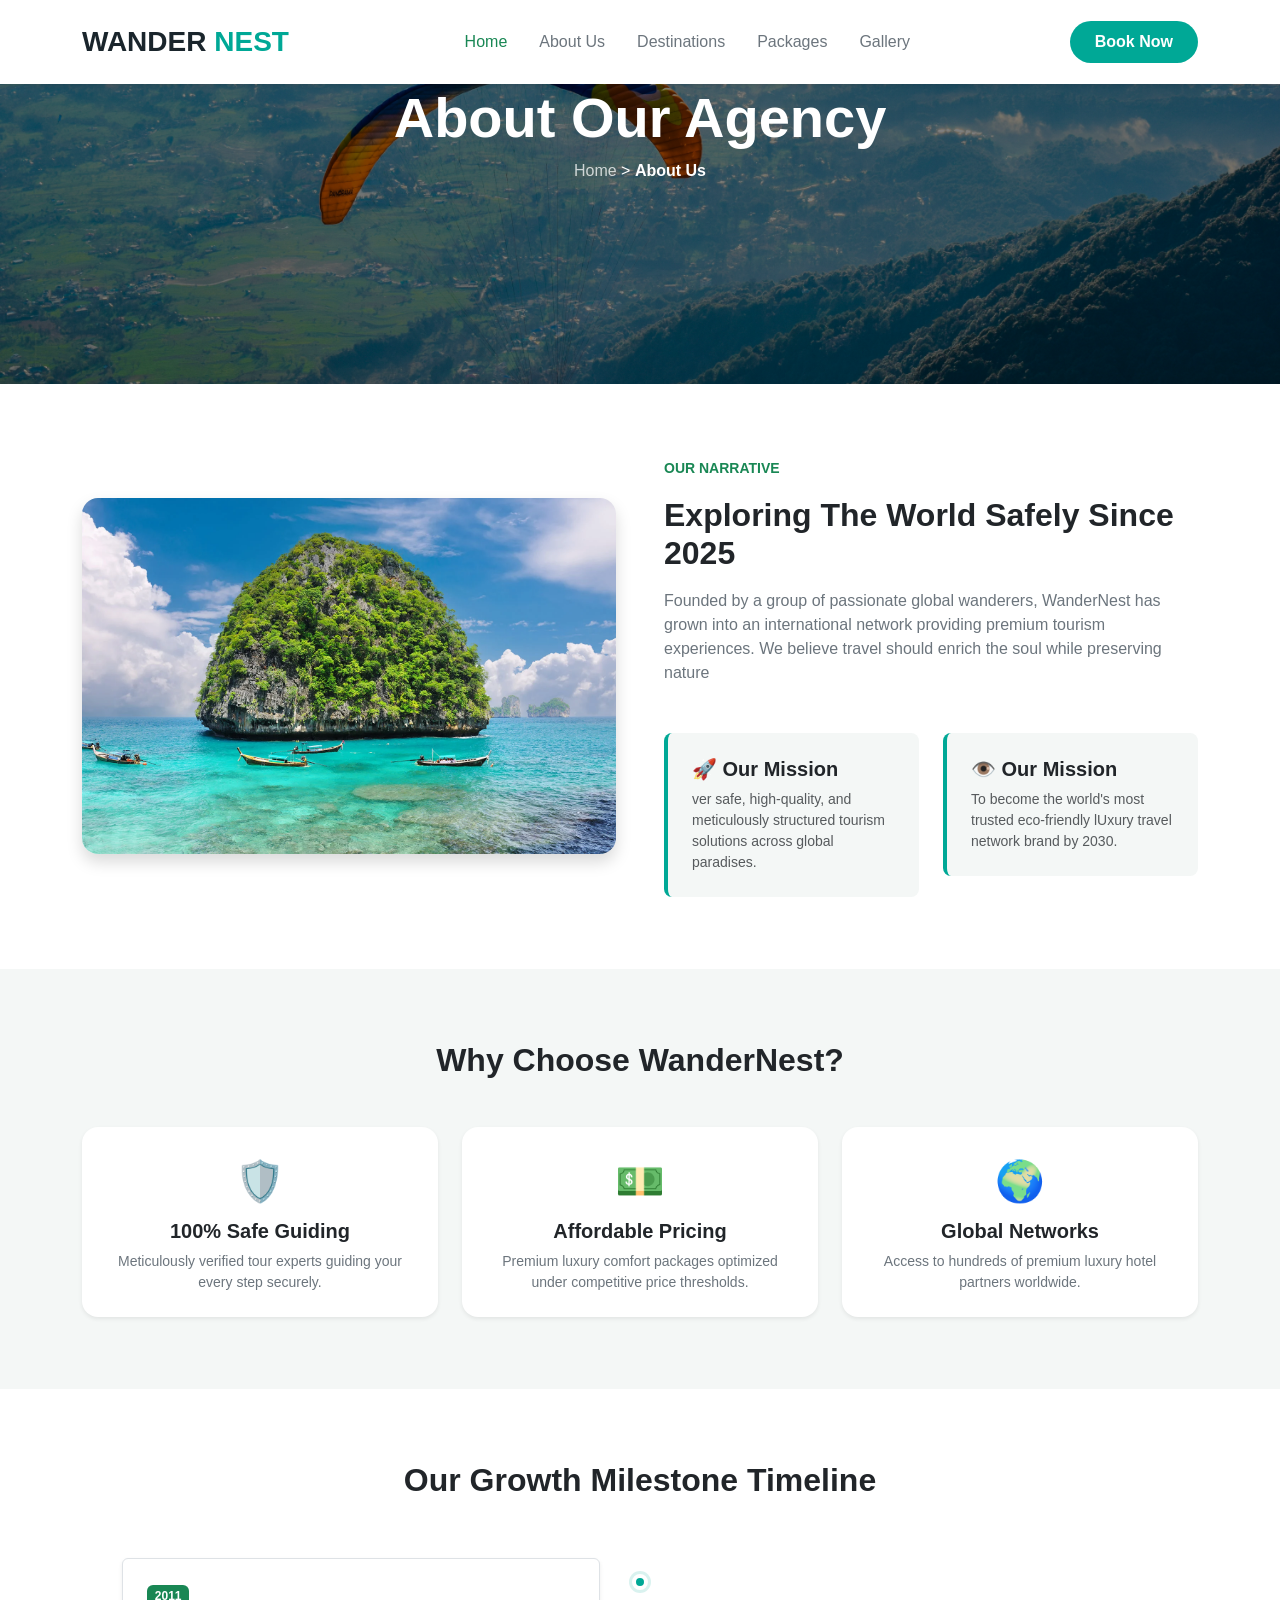
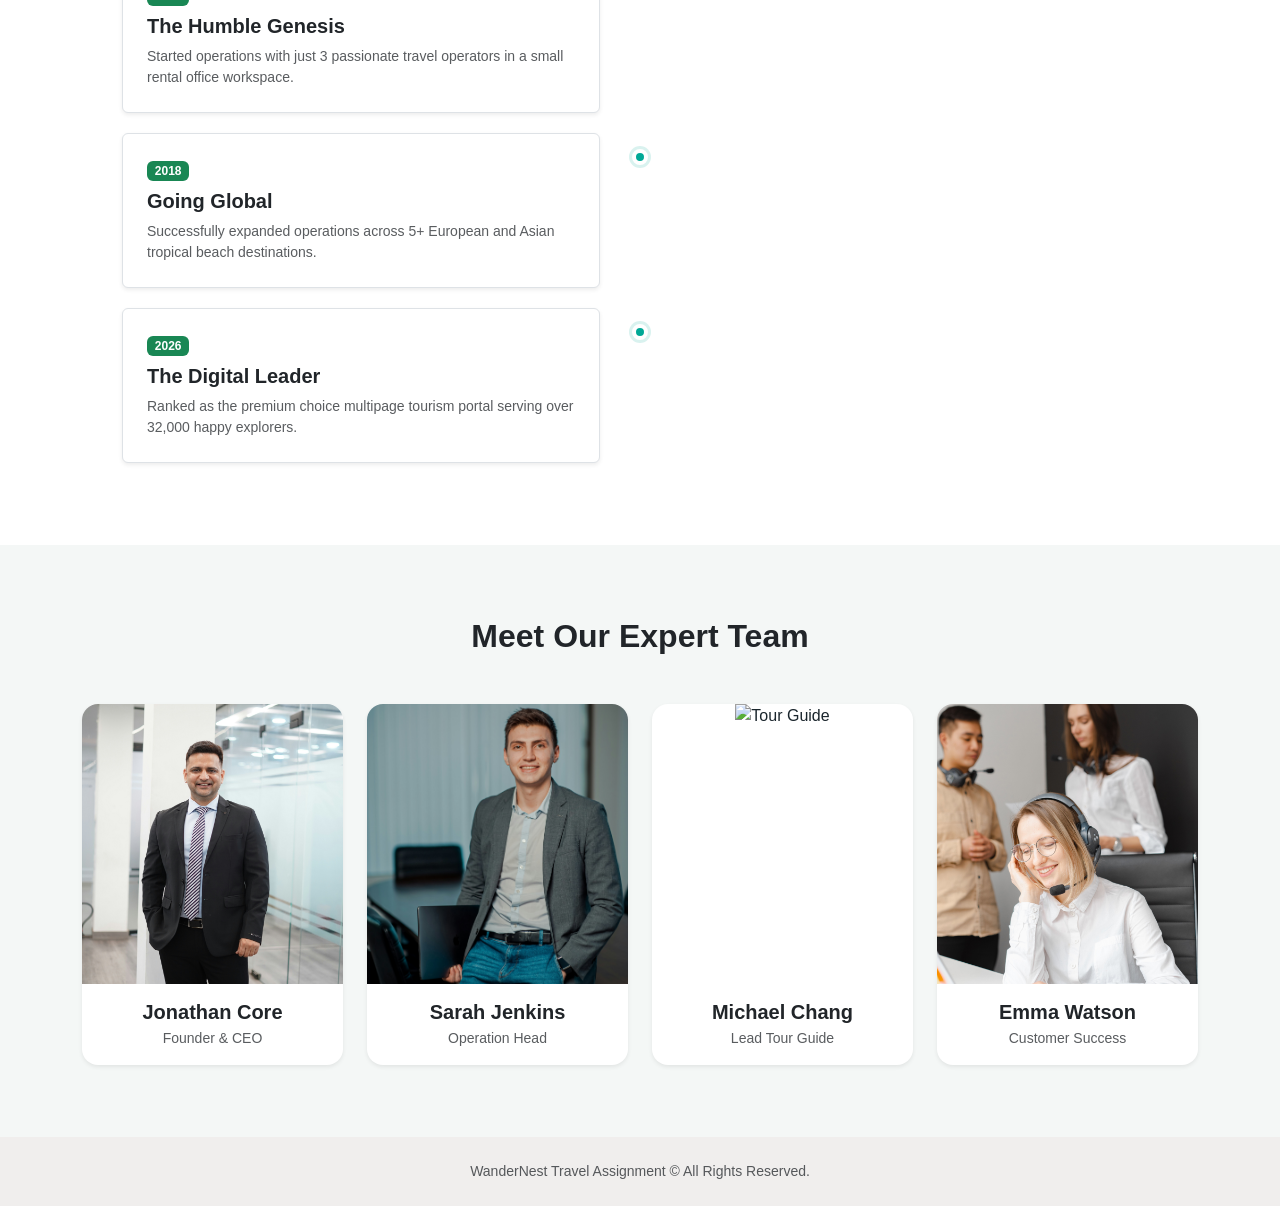
==== about.html @ cd2e2078 "feat: complete about us page with timeline and team" ====
<!DOCTYPE html>
<html lang="en">
<head>
    <meta charset="UTF-8">
    <meta name="viewport" content="width=device-width, initial-scale=1.0">
    <title>About Us - WanderNest Travel Agency</title>

    <!-- Bootstrap Local CSS Link -->
    <link rel="stylesheet" href="./assets/plugins/bootstrap/bootstrap.min.css">
    <!-- Animation Module -->
    <link
        rel="stylesheet"
        href="https://cdnjs.cloudflare.com/ajax/libs/animate.css/4.1.1/animate.min.css"
    />
    <!-- External Style sheet -->
    <link rel="stylesheet" href="./assets/css/style.css">
</head>
<body>
    <!-- Header Navigation Component -->
    <header class="sticky-top shadow-sm bg-white">
        <nav class="navbar navbar-expand-lg navbar-light py-3">
            <div class="container">
                <a class="navbar-brand fw-bold fs-3 text-uppercase" href="index.html" style="color: var(--dark-slate-grey);">
                    Wander <span style="color: var(--primary-travel-teal);">Nest</span>
                </a>

                <!-- Fluid Harmburger Reponsive Toggle Mechinism Trigger Button -->
                <button class="navbar-toggler border-0" type="button" data-bs-toggler="collapse" 
                    data-bs-target="#wandernest_global_nav" aria-controls="wandernest_global_nav"
                    aria-expanded="false" aria-label="Toggle navigation">
                    <span class="navbar-toggler-icon"></span>
                </button>

                <!-- Menu Directory FLex columns wrapper Links grid -->
                <div class="collapse navbar-collapse" id="wandernest_global_nav">
                    <ul class="navbar-nav mx-auto mb-2 mb-lg-0 gap-3 fw-medium">
                        <li class="nav-item">
                            <a class="nav-link active px-2 text-success" href="index.html">Home</a>
                        </li>
                        <li class="nav-item">
                            <a class="nav-link px-2 text-secondary" href="about.html">About Us</a>
                        </li>
                        <li class="nav-item">
                            <a class="nav-link px-2 text-secondary" href="destinations.html">Destinations</a>
                        </li>
                        <li class="nav-item">
                            <a class="nav-link px-2 text-secondary" href="packages.html">Packages</a>
                        </li>
                        <li class="nav-item">
                            <a class="nav-link px-2 text-secondary" href="gallery.html">Gallery</a>
                        </li>
                    </ul>

                    <!-- Booking Triggler Control Module -->
                    <div class="d-flex">
                        <a href="contact.html" class="btn px-4 py-2 rounded-pill fw-semibold text-white" 
                        style="background-color: var(--primary-travel-teal); transition: var(--transition-smooth);">
                            Book Now
                        </a>
                    </div>
                </div>
            </div>
        </nav>
    </header>

    <main>
        <!-- Item 1: Page Banner With BreadCrumb -->
        <section class="about_banner_section text-white d-flex justify-content-center" 
        style="background-image: linear-gradient(rgba(0, 0, 0, 0.5), rgba(0, 0, 0, 0.5)), url('./assets/images/banner/about-banner.jpg');">
            <div class="container text-center wow animate_animated animate_fadeIn">
                <h1 class="display-4 fw-bold">About Our Agency</h1>
                <nav class="breadcrumb_trail fs-6 mt-2">
                    <a href="index.html" class="text-white opacity-75">Home</a> > <span class="text-white fw-semibold">About Us</span>
                </nav>
            </div>
        </section>

        <!-- Item 2: Company Story, Mission & Vision Cards -->
        <section class="company_story_section py-5 bg-white">
            <div class="container py-4">
                <div class="row align-items-center g-5">
                    <div class="col-12 col-lg-6 wow animate_animated animate_fadeInLeft">
                        <img src="./assets/images/banner/img27.webp" alt="Our Story" class="img-fluid rounded-4 shadow">
                    </div>
                    <div class="col-12 col-lg-6 wow animate_animated animate_fadeInRight">
                        <span class="text-uppercase fw-bold text-success tracking-wide small">Our Narrative</span>
                        <h2 class="fw-bold text-dark my-3">Exploring The World Safely Since 2025</h2>
                        <p class="text-secondary leading-relaxed mb-4">
                            Founded by a group of passionate global wanderers, WanderNest has grown into an international network 
                            providing premium tourism experiences. We believe travel should enrich the soul while preserving nature
                        </p>

                        <!-- Sub-grid: Mission & Vision Cards -->
                        <div class="row g-4 mt-2">
                            <div class="col-12 col-sm-6">
                                <div class="vision_card p-4 rounded-3" style="background-color: #f4f7f6;">
                                    <h5 class="fw-bold text-dark">🚀 Our Mission</h5>
                                    <p class="text-muted small m-0 mt-2">
                                        ver safe, high-quality, and meticulously structured tourism solutions across global paradises.
                                    </p>
                                </div>
                            </div>
                            <div class="col-12 col-sm-6">
                                <div class="vision_card p-4 rounded-3" style="background-color: #f4f7f6;">
                                    <h5 class="fw-bold text-dark">👁️ Our Mission</h5>
                                    <p class="text-muted small m-0 mt-2">
                                        To become the world's most trusted eco-friendly lUxury travel network brand by 2030.
                                    </p>
                                </div>
                            </div>
                        </div>
                    </div>
                </div>
            </div>
        </section>

        <!-- Item 3: WHY CHOOSE US -->
        <section class="why_choose_section py-5" style="background-color: var(--light-canvas-bg);">
            <div class="container py-4 text-center">
                <h2 class="fw-bold text-dark mb-5 wow animate_animated animate_fadeInUp">Why Choose WanderNest?</h2>
                <div class="row g-4">
                    <div class="col-12 col-md-4 wow animate_animated animate_fadeInUp" data-wow-delay="0.1s">
                        <div class="icon_box_card p-4 bg-white rounded-4 shadow-sm border-0 h-100">
                            <div class="fs-1 mb-2">🛡️</div>
                            <h5 class="fw-bold text-dark">100% Safe Guiding</h5>
                            <p class="text-secondary small m-0 mt-2">
                                Meticulously verified tour experts guiding your every step securely.
                            </p>
                        </div>
                    </div>
                    <div class="col-12 col-md-4 wow animate_animated animate_fadeInUp" data-wow-delay="0.1s">
                        <div class="icon_box_card p-4 bg-white rounded-4 shadow-sm border-0 h-100">
                            <div class="fs-1 mb-2">💵</div>
                            <h5 class="fw-bold text-dark">Affordable Pricing</h5>
                            <p class="text-secondary small m-0 mt-2">
                                Premium luxury comfort packages optimized under competitive price thresholds.
                            </p>
                        </div>
                    </div>
                    <div class="col-12 col-md-4 wow animate_animated animate_fadeInUp" data-wow-delay="0.1s">
                        <div class="icon_box_card p-4 bg-white rounded-4 shadow-sm border-0 h-100">
                            <div class="fs-1 mb-2">🌍</div>
                            <h5 class="fw-bold text-dark">Global Networks</h5>
                            <p class="text-secondary small m-0 mt-2">
                                Access to hundreds of premium luxury hotel partners worldwide.
                            </p>
                        </div>
                    </div>
                </div>
            </div>
        </section>

        <!-- COMPANY HISTORY TIMELINE -->
        <section class="timeline_section py-5 bg-white">
            <div class="container py-4">
                <h2 class="fw-bold text-dark text-center mb-5 wow animate_animated animate_fadeInUp">Our Growth Milestone Timeline</h2>
                <div class="custome_timeline_container position-relative">
                    <!-- 1: 2011 Origin -->
                    <div class="timeline_item left_node wow animate_animated animate_fadeInLeft">
                        <div class="timeline_content_box p-4 rounded shadow-sm border">
                            <span class="badge bg-success mb-2">2011</span>
                            <h5 class="fw-bold text-dark">The Humble Genesis</h5>
                            <p class="text-muted small m-0">
                                Started operations with just 3 passionate travel operators in a small rental office workspace.
                            </p>
                        </div>
                    </div>

                    <!-- 2: 2018 Expansion -->
                    <div class="timeline_item left_node wow animate_animated animate_fadeInLeft">
                        <div class="timeline_content_box p-4 rounded shadow-sm border">
                            <span class="badge bg-success mb-2">2018</span>
                            <h5 class="fw-bold text-dark">Going Global</h5>
                            <p class="text-muted small m-0">
                                Successfully expanded operations across 5+ European and Asian tropical beach destinations.
                            </p>
                        </div>
                    </div>

                    <!-- 3: 2026 Innovation -->
                    <div class="timeline_item left_node wow animate_animated animate_fadeInLeft">
                        <div class="timeline_content_box p-4 rounded shadow-sm border">
                            <span class="badge bg-success mb-2">2026</span>
                            <h5 class="fw-bold text-dark">The Digital Leader</h5>
                            <p class="text-muted small m-0">
                                Ranked as the premium choice multipage tourism portal serving over 32,000 happy explorers.
                            </p>
                        </div>
                    </div>
                </div>
            </div>
        </section>

        <!-- TEAM MEMBERS SECTION -->
        <section class="team_section py-5" style="background-color: var(--light-canvas-bg);">
            <div class="container py-4 text-center">
                <h2 class="fw-bold text-dark mb-5 wow animate_animated animate_fadeInUp">Meet Our Expert Team</h2>
                <div class="row g-4">

                    <!-- Member 01: CEO -->
                    <div class="col-12 col-sm-6 col-lg-3 wow animate_animated animate_fadeInUp" data-wow-delay="0.1s">
                        <div class="team_membar_card bg-white rounded-4 overflow-hidden shadow-sm h-100">
                            <div class="member_img_shell position-relative">
                                <img src="./assets/images/member/CEO.jpg" alt="CEO" class="img-fluid">
                                <div class="member_social_overlay position-absolute d-flex justify-content-center align-items-center w-100 h-100 start-0 top-0">
                                    <a href="#" class="btn btn-light rounded-circle shadow-sm fw-bold">f</a>
                                    <a href="#" class="btn btn-light rounded-circle shadow-sm fw-bold">in</a>
                                </div>  
                            </div>
                            <div class="p-3">
                                <h5 class="fw-bold text-dark m-0">Jonathan Core</h5>
                                <p class="text-muted small m-0 mt-1">Founder & CEO</p>
                            </div>
                        </div>
                    </div>

                    <!-- Member 02: Operations -->
                    <div class="col-12 col-sm-6 col-lg-3 wow animate_animated animate_fadeInUp" data-wow-delay="0.1s">
                        <div class="team_membar_card bg-white rounded-4 overflow-hidden shadow-sm h-100">
                            <div class="member_img_shell position-relative">
                                <img src="./assets/images/member/Head.jpg" alt="Operation Head" class="img-fluid">
                                <div class="member_social_overlay position-absolute d-flex justify-content-center align-items-center w-100 h-100 start-0 top-0">
                                    <a href="#" class="btn btn-light rounded-circle shadow-sm fw-bold">f</a>
                                    <a href="#" class="btn btn-light rounded-circle shadow-sm fw-bold">in</a>
                                </div>  
                            </div>
                            <div class="p-3">
                                <h5 class="fw-bold text-dark m-0">Sarah Jenkins</h5>
                                <p class="text-muted small m-0 mt-1">Operation Head</p>
                            </div>
                        </div>
                    </div>

                    <!-- Member 03: Tour Guide -->
                    <div class="col-12 col-sm-6 col-lg-3 wow animate_animated animate_fadeInUp" data-wow-delay="0.1s">
                        <div class="team_membar_card bg-white rounded-4 overflow-hidden shadow-sm h-100">
                            <div class="member_img_shell position-relative">
                                <img src="./assets/images/member/Tour_guide.jpg" alt="Tour Guide" class="img-fluid">
                                <div class="member_social_overlay position-absolute d-flex justify-content-center align-items-center w-100 h-100 start-0 top-0">
                                    <a href="#" class="btn btn-light rounded-circle shadow-sm fw-bold">f</a>
                                    <a href="#" class="btn btn-light rounded-circle shadow-sm fw-bold">in</a>
                                </div>  
                            </div>
                            <div class="p-3">
                                <h5 class="fw-bold text-dark m-0">Michael Chang</h5>
                                <p class="text-muted small m-0 mt-1">Lead Tour Guide</p>
                            </div>
                        </div>
                    </div>

                    <!-- Member 05: Customer success -->
                    <div class="col-12 col-sm-6 col-lg-3 wow animate_animated animate_fadeInUp" data-wow-delay="0.1s">
                        <div class="team_membar_card bg-white rounded-4 overflow-hidden shadow-sm h-100">
                            <div class="member_img_shell position-relative">
                                <img src="./assets/images/member/customer_excutive.jpg" alt="Support Excutive" class="img-fluid">
                                <div class="member_social_overlay position-absolute d-flex justify-content-center align-items-center w-100 h-100 start-0 top-0">
                                    <a href="#" class="btn btn-light rounded-circle shadow-sm fw-bold">f</a>
                                    <a href="#" class="btn btn-light rounded-circle shadow-sm fw-bold">in</a>
                                </div>  
                            </div>
                            <div class="p-3">
                                <h5 class="fw-bold text-dark m-0">Emma Watson</h5>
                                <p class="text-muted small m-0 mt-1">Customer Success</p>
                            </div>
                        </div>
                    </div>
                </div>
            </div>
        </section>
    </main>

    <!-- Footer Area -->
    <footer style="background-color: #f0eeed;" class="py-4 text-center text-muted small">
        WanderNest Travel Assignment &copy; All Rights Reserved.
    </footer>

    <!-- Scripts Loader Module -->
    <script src="./assets/plugins/jquery.min.js"></script>
    <script src="./assets/plugins/bootstrap/bootstrap.bundle.min.js"></script>
    <script src="./assets/plugins/wow.min.js"></script>
    <script>
        $(document).ready(function() {
            new WOW({ animateClass: 'animate_animted' }).init();
        });
    </script>
</body>
</html>
---- assets/css/style.css ----
/* ========================================
    1. (:root Mapping)
    =======================================*/
:root {
    --primary-travel-teal: #00a896;
    --secondary-sunset-gold: #ffc633;
    --dark-slate-grey: #1a252c;
    --light-canvas-bg: #f4f7f6;
    --pure-white: #ffffff;
    --transition-smooth: all 0.3s cubic-bezier(0.25, 0.8, 0.25, 1);
}

* {
    margin: 0;
    padding: 0;
    box-sizing: border-box;
}

body {
    font-family: "Poppins", 'Segoe UI', sans-serif;
    background-color: var(--light-canvas-bg);
    color: var(--dark-slate-grey);
    overflow-x: hidden;
}

a {
    text-decoration: none;
    transition: var(--transition-smooth);
}

/* Dynamic Hero Carasoual Interface */
.hero_slider_wrapper {
    width: 100%;
    overflow: hidden;
}
.single_slide {
    width: 100%;
    height: calc(100vh - 88px); 
    background-size: cover;
    background-position: center; 
    background-repeat: no-repeat;
    display: flex;
    align-items: center;
    justify-content: center;
}
.slide_content {
    max-width: 850px;
}
.slider_title {
    font-size: 56px;
    font-weight: 800;
    letter-spacing: -1px;
    line-height: 64px;
    margin-bottom: 20px;
    text-shadow: 0 4px 12px rgba(0, 0, 0, 0.3);
}
.slider_text {
    font-size: 18px;
    color: rgba(255, 255, 255, 0.9);
    margin-bottom: 36px;
    font-weight: 400;
}
.slide_btn {
    display: inline-block;
    background-color: var(--primary-travel-teal);
    color: var(--pure-white);
    padding: 14px 44px;
    font-size: 16px;
    font-weight: 600;
    border-radius: 62px;
    box-shadow: 0 4px 15px rgba(0, 168, 150, 0.3);
}
.slide_btn:hover {
    background-color: var(--dark-slate-grey);
    transform: translateY(-2px);
}
.slick-dots {
    bottom: 30px;
}
.slick-dots li button:before {
    font-size: 12px;
    color: var(--pure-white);
    opacity: 0.5;
}
.slick-dots li.slick-active button::before {
    color: var(--primary-travel-teal);
    opacity: 1;
}

/* About Preview Utility Architecture */
.about_preview_section {
    position: relative;
    border-bottom: 1px solid rgba(0, 0, 0, 0.05);
}
.about_img_wrapper img {
    width: 100%;
    height: 480px;
    object-fit: cover;
}
.experience_floating_badge {
    bottom: -20px;
    left: -20px;
    width: 160px;
    background-color: var(--primary-travel-teal);
}
.col-primary-gold {
    color: var(--secondary-sunset-gold);
}
.tracking-wider {
    letter-spacing: 3px;
}
.small_sub_badge {
    font-size: 14px;
}
.counter_item_box h3 {
    font-weight:800;
    font-family: 'Poppins', sans-serif;
    letter-spacing: -1px;
}
.call_to_story_btn {
    background-color: var(--dark-slate-grey);
    color: var(--pure-white);
}
.call_to_story_btn:hover {
    background-color: var(--primary-travel-teal);
    transform: translateY(-2px);
}

/* Featured Destinations Cards Layout */
.tour_card_wrapper {
    border-radius: 16px;
    overflow: hidden;
    display: flex;
    flex-direction: column;
    transition: var(--transition-smooth);
}
.tour_card_wrapper:hover {
    transform: translateY(-6px);
    box-shadow: 0 15px 35px rgba(0, 0, 0, 0.1);
}
.tour_img_shell {
    width: 100%;
    height: 250px;
    overflow: hidden;
}
.tour_img_shell img {
    width: 100%;
    height: 100%;
    object-fit: cover;
    transition: transform 0.5s ease;
}
.tour_card_wrapper:hover .tour_img_shell img {
    transform: scale(1.06);
}
.tour_price_badge {
    top: 16px;
    left: 16px;
    background-color: var(--dark-slate-grey);
    color: var(--secondary-sunset-gold);
    font-size: 14px;
    font-weight: 700;
    padding: 6px 16px;
    border-radius: 30px;
    z-index: 10;
}
.tour_item_title {
    font-size: 20px;
    font-weight: 700;
    color: var(--dark-slate-grey);
}
.tour_rating {
    color: var(--secondary-sunset-gold);
    font-size: 13px;
}
.explore_link_btn {
    color: var(--primary-travel-teal);
    font-size: 14px;
}
.explore_link_btn:hover {
    color: var(--dark-slate-grey);
}

/* Footer */
.pack_card {
    transition: var(--transition-smooth);
    border: 1px solid rgba(0, 0, 0, 0.05);
}
.pack_card:hover {
    transform: translateY(-5px);
    box-shadow: 0 10px 25px rgba(0, 0, 0, 0.08);
}
.pack_img_shell {
    width: 100%;
    height: 220px;
    overflow: hidden;
}
.pack_img_shell img {
    width: 100%;
    height: 100%;
    object-fit: cover;
}
.footer {
    width: 100%;
    margin-top: 140px;
    position: relative;
    background-color: #ffffff;
}
.newsletter_float_box {
    background-color: var(--dark-slate-grey) !important;
    border-radius: 20px;
    padding: 40px 60px;
    position: absolute;
    top: -95px; /* Pulls capsule perfectly intersecting the border boundary edge */
    left: 12px;
    right: 12px;
    z-index: 50;
}
.footer_main_directory {
    background-color: #F0EEED !important;
    border-radius: 24px 24px 0 0;
    /* Extra deep top padding prevents text collapsing underneath float box */
    padding: 150px 48px 40px 48px !important; 
    margin-top: 0 !important;
    width: 100%;
}
.review_box {
    border: 1px solid rgba(0, 0, 0, 0.05);
    transition: var(--transition-smooth);
}
.review_box:hover {
    box-shadow: - 8px 20px rgba(0, 0, 0, 0.05);
}

/* Responsive grid padding Controls */
.top-3 { top: 16px; }
.start-3 { left: 16px; }

/* ABOUT US MEGA COMPONENT SPECIFICATION */
.about_banner_section {
    width: 100%;
    height: 300px;
    background-size: cover;
    background-position: center;
}
.vision_card {
    border-left: 4px solid var(--primary-travel-teal);
}
.icon_box_card {
    transition: var(--transition-smooth);
}
.icon_box_card:hover {
    transform: translateY(-5px);
    box-shadow: 0 10px 25px rgba(0, 0, 0, 0.05);
}

/* TEAM MEMBERS SOCIAL OVERLAY  */
.member_img_shell {
    width: 100%;
    height: 280px;
    overflow: hidden;
}
.member_img_shell img {
    width: 100%;
    height: 100%;
    object-fit: cover;
}
.member_social_overlay {
    background-color: rgba(0, 168, 150, 0.7);
    opacity: 0;
    transition: var(--transition-smooth);
    z-index: 10;
}
.team_membar_card:hover .member_social_overlay {
    opacity: 1;
}
.member_social_overlay .btn {
    width: 40px;
    height: 40px;
    display: inline-flex;
    justify-content: center;
    align-items: center;
    font-size: 14px;
    transition: transform 0.2s ease;
}
.member_social_overlay .btn:hover {
    transform: scale(1.15);
    background-color: var(--secondary-sunset-gold) !important;
    border-color: var(--secondary-sunset-gold) !important;
}
.timeline_section {
    width: 100%;
    overflow: hidden;
}
.custom_timeline_container {
    width: 100%;
    position: relative;
    padding: 30px 0;
}
.custom_timeline_container::after {
    content: '';
    position: absolute;
    width: 2px;
    background-color: rgba(0, 0, 0, 0.1);
    top: 0;
    bottom: 0;
    left: 50%;
    margin-left: -1px;
}
.timeline_item {
    padding: 10px 40px;
    position: relative;
    background-color: inherit;
    width: 50%; 
}
.timeline_item::after {
    content: '';
    position: absolute;
    width: 16px;
    height: 16px;
    right: -8px;
    background-color: var(--primary-travel-teal);
    border: 4px solid #ffffff;
    top: 26px;
    border-radius: 50%;
    z-index: 20;
    box-shadow: 0 0 0 3px rgba(0, 168, 150, 0.15);
}
.left_node {
    left: 0;
}
.right_node {
    left: 50%;
}
.right_node::after {
    left: -8px; 
}
.timeline_content_box {
    background-color: #ffffff;
    position: relative;
    border-radius: 12px;
    transition: var(--transition-smooth);
}

.timeline_content_box:hover {
    transform: scale(1.01);
    box-shadow: 0 10px 30px rgba(0, 0, 0, 0.06);
}
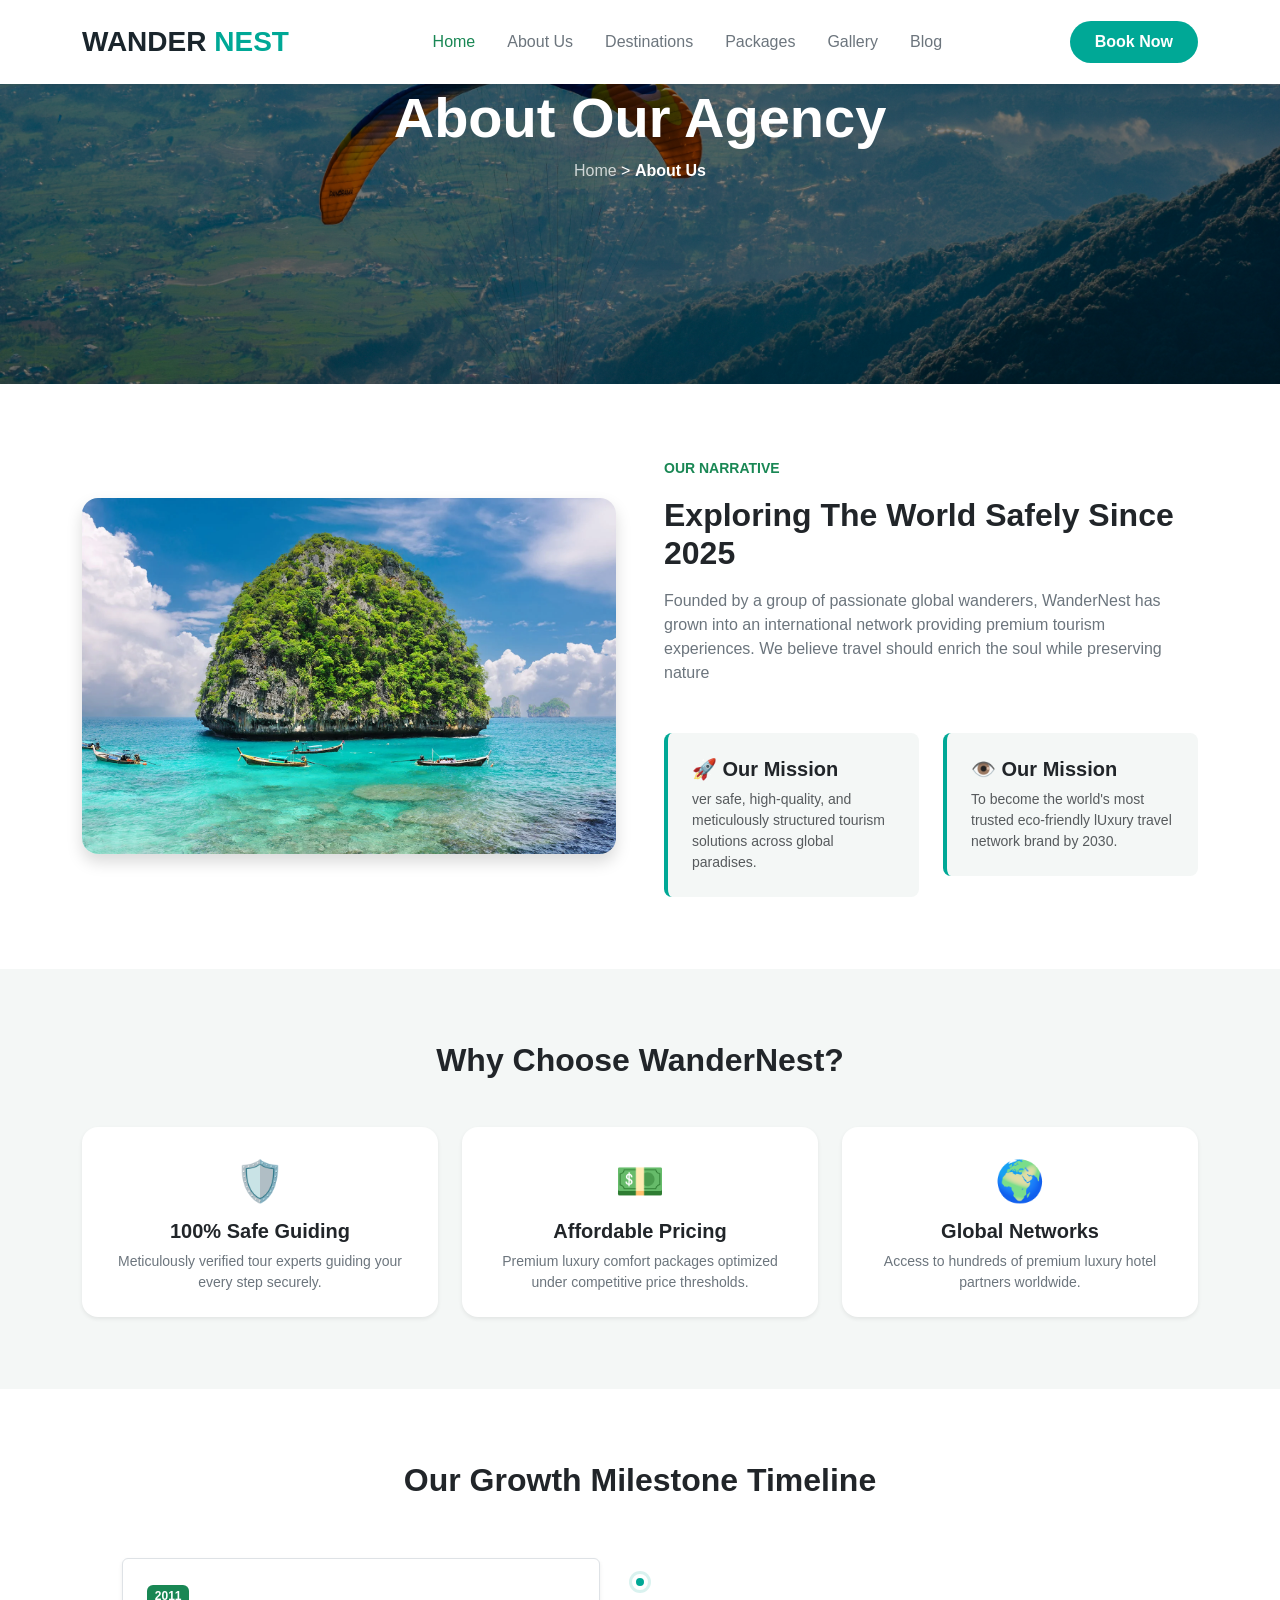
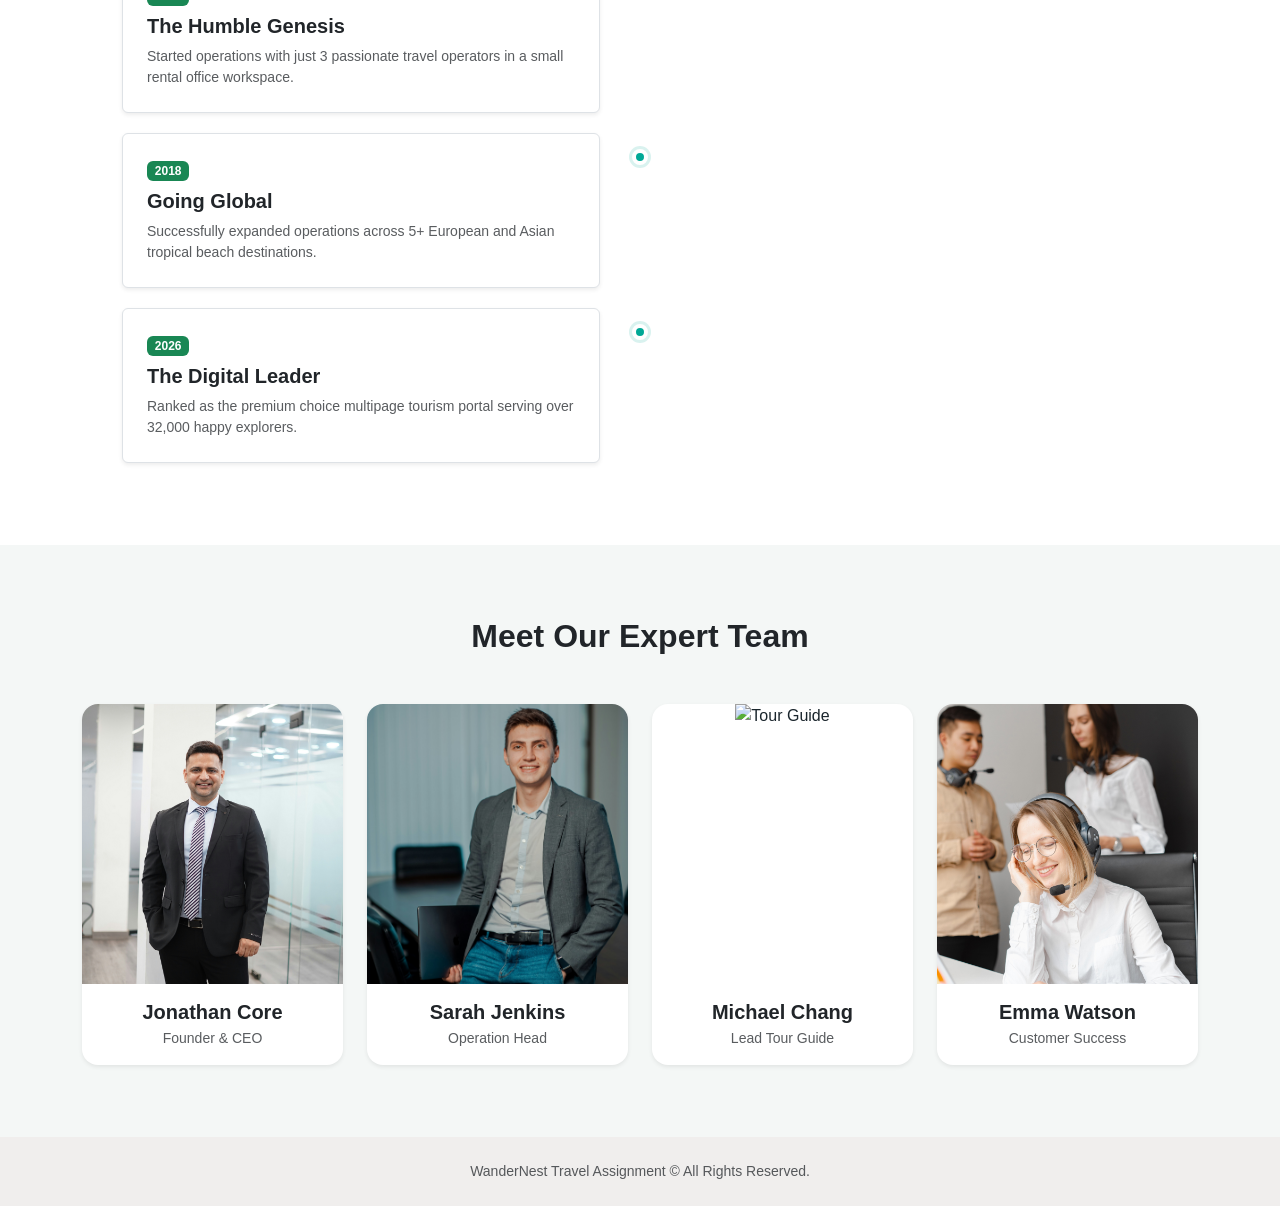
==== commit 6c466c1e: "feat: Update all pages" ====
--- a/about.html
+++ b/about.html
@@ -49,6 +49,9 @@
                         <li class="nav-item">
                             <a class="nav-link px-2 text-secondary" href="gallery.html">Gallery</a>
                         </li>
+                        <li class="nav-item">
+                            <a class="nav-link px-2 text-secondary" href="blog.html">Blog</a>
+                        </li>
                     </ul>
 
                     <!-- Booking Triggler Control Module -->
--- a/assets/css/style.css
+++ b/assets/css/style.css
@@ -344,4 +344,152 @@
 .timeline_content_box:hover {
     transform: scale(1.01);
     box-shadow: 0 10px 30px rgba(0, 0, 0, 0.06);
-}+}
+
+/* DESTINATIONS PAGE LAYOUT */
+.dest_banner_section {
+    width: 100%;
+    height: 300px;
+    background-image: linear-gradient(rgba(0, 0, 0, 0.55), rgba(0, 0, 0, 0.55)), url('/assets/images/banner/about-banner.jpg');
+    background-size: cover;
+    background-position: center;
+    background-repeat: no-repeat;
+}
+.filter_btn {
+    border: 1px solid rgba(0, 0, 0, 0.15);
+    background-color: var(--pure-white);
+    color: var(--dark-slate-grey);
+    padding: 10px 28px;
+    border-radius: 50px;
+    font-weight: 600;
+    font-style: 14px;
+    transition: var(--transition-smooth);
+}
+.filter_btn:hover,
+.filter_btn.active_filter {
+    background-color: var(--primary-travel-teal);
+    color: var(--pure-white);
+    border-color: var(--primary-travel-teal);
+    box-shadow: 0 4px 12px rgba(0, 168, 150, 0.25);
+}
+.category_tag_badge {
+    top: 16px;
+    right: 16px;
+    background-color: rgba(255, 255, 255, 0.92);
+    color: var(--dark-slate-grey);
+    font-size: 12px;
+    font-weight: 700;
+    padding: 5px 14px;
+    border-radius: 30px;
+    text-transform: uppercase;
+    z-index: 10;
+}
+.clamped_desc {
+    display: -webkit-box;
+    -webkit-line-clamp: 2;
+    -webkit-box-orient: vertical;
+    overflow: hidden;
+    text-overflow: ellipsis;
+}
+
+/* DESTINATIONS DETAILS PAGE LAYOUT */
+.badge.bg-success-subtle {
+    display: inline-block;
+    height: fit-content;
+    padding: 8px 18px;
+}
+.zoom_pan_container {
+    width: 100%;
+    height: 440px;
+    overflow: hidden;
+    cursor: zoom-in;
+    background-color: #000000;
+}
+.zoom_pan_container img {
+    width: 100%;
+    height: 100%;
+    object-fit: cover;
+    transition: transform 0.15s ease-out;
+}
+.zoom_hint_badge {
+    bottom: 16px;
+    right: 16px;
+    background-color: rgba(0, 0, 0, 0.65);
+    color: #ffffff;
+    font-size: 12px;
+    padding: 6px 14px;
+    border-radius: 30px;
+    z-index: 10;
+    pointer-events: none;
+}
+.thumb_gallery_img {
+    width: 100%;
+    height: 95px;
+    object-fit: cover;
+    cursor: pointer;
+    border: 2px solid transparent;
+    transition: var(--transition-smooth);
+}
+.thumb_gallery_img:hover {
+    border-color: var(--primary-travel-teal);
+    transform: translateY(-2px);
+}
+.sticky_booking_card {
+    position: sticky;
+    top: 100px;
+    z-index: 20;
+}
+.accordion-button:not(.collapsed) {
+    background-color: rgba(0, 168, 150, 0.1);
+    color: var(--primary-travel-teal);
+    box-shadow: none;
+}
+
+/* PACKAGE PAGE */
+.packages_banner_section {
+    width: 100%;
+    height: 300px;
+    background-image: linear-gradient(rgba(0, 0, 0, 0.55), rgba(0, 0, 0, 0.55)), url('https://images.unsplash.com/photo-1501785888041-af3ef285b470?q=80&w=1200&auto=format&fit=crop');
+    background-size: cover;
+    background-position: center;
+    background-repeat: no-repeat;
+}
+.pricing_card {
+    border: 1px solid rgba(0, 0, 0, 0.08);
+    transition: var(--transition-smooth);
+}
+.pricing_card:hover {
+    transform: translateY(-6px);
+    box-shadow: 0 14px 30px rgba(0, 0, 0, 0.08);
+}
+.featured_plan_card {
+    border: 2px solid var(--primary-travel-teal);
+    transform: translateY(-8px);
+}
+.featured_plan_card:hover {
+    transform: translateY(-12px);
+}
+.featured_plan_badge {
+    top: -14px;
+    right: 20px;
+    background-color: var(--secondary-sunset-gold);
+    color: var(--dark-slate-grey);
+    font-size: 12px;
+    font-weight: 800;
+    padding: 5px 14px;
+    border-radius: 30px;
+    text-transform: uppercase;
+    box-shadow: 0 4px 10px rgba(0, 0, 0, 0.1);
+}
+.comparison_table {
+    min-width: 720px;
+}
+/* Gallery & Fancybox Overlay */
+.gallery_banner_section {
+    width: 100%;
+    height: 300px;
+    background-image: linear-gradient(rgba(0, 0, 0, 0.55), rgba(0, 0, 0, 0.55)), url('https://images.unsplash.com/photo-1476514525535-07fb3b4ae5f1?q=80&w=1200&auto=format&fit=crop');
+    background-size: cover;
+    background-position: center;
+    background-repeat: no-repeat;
+}
